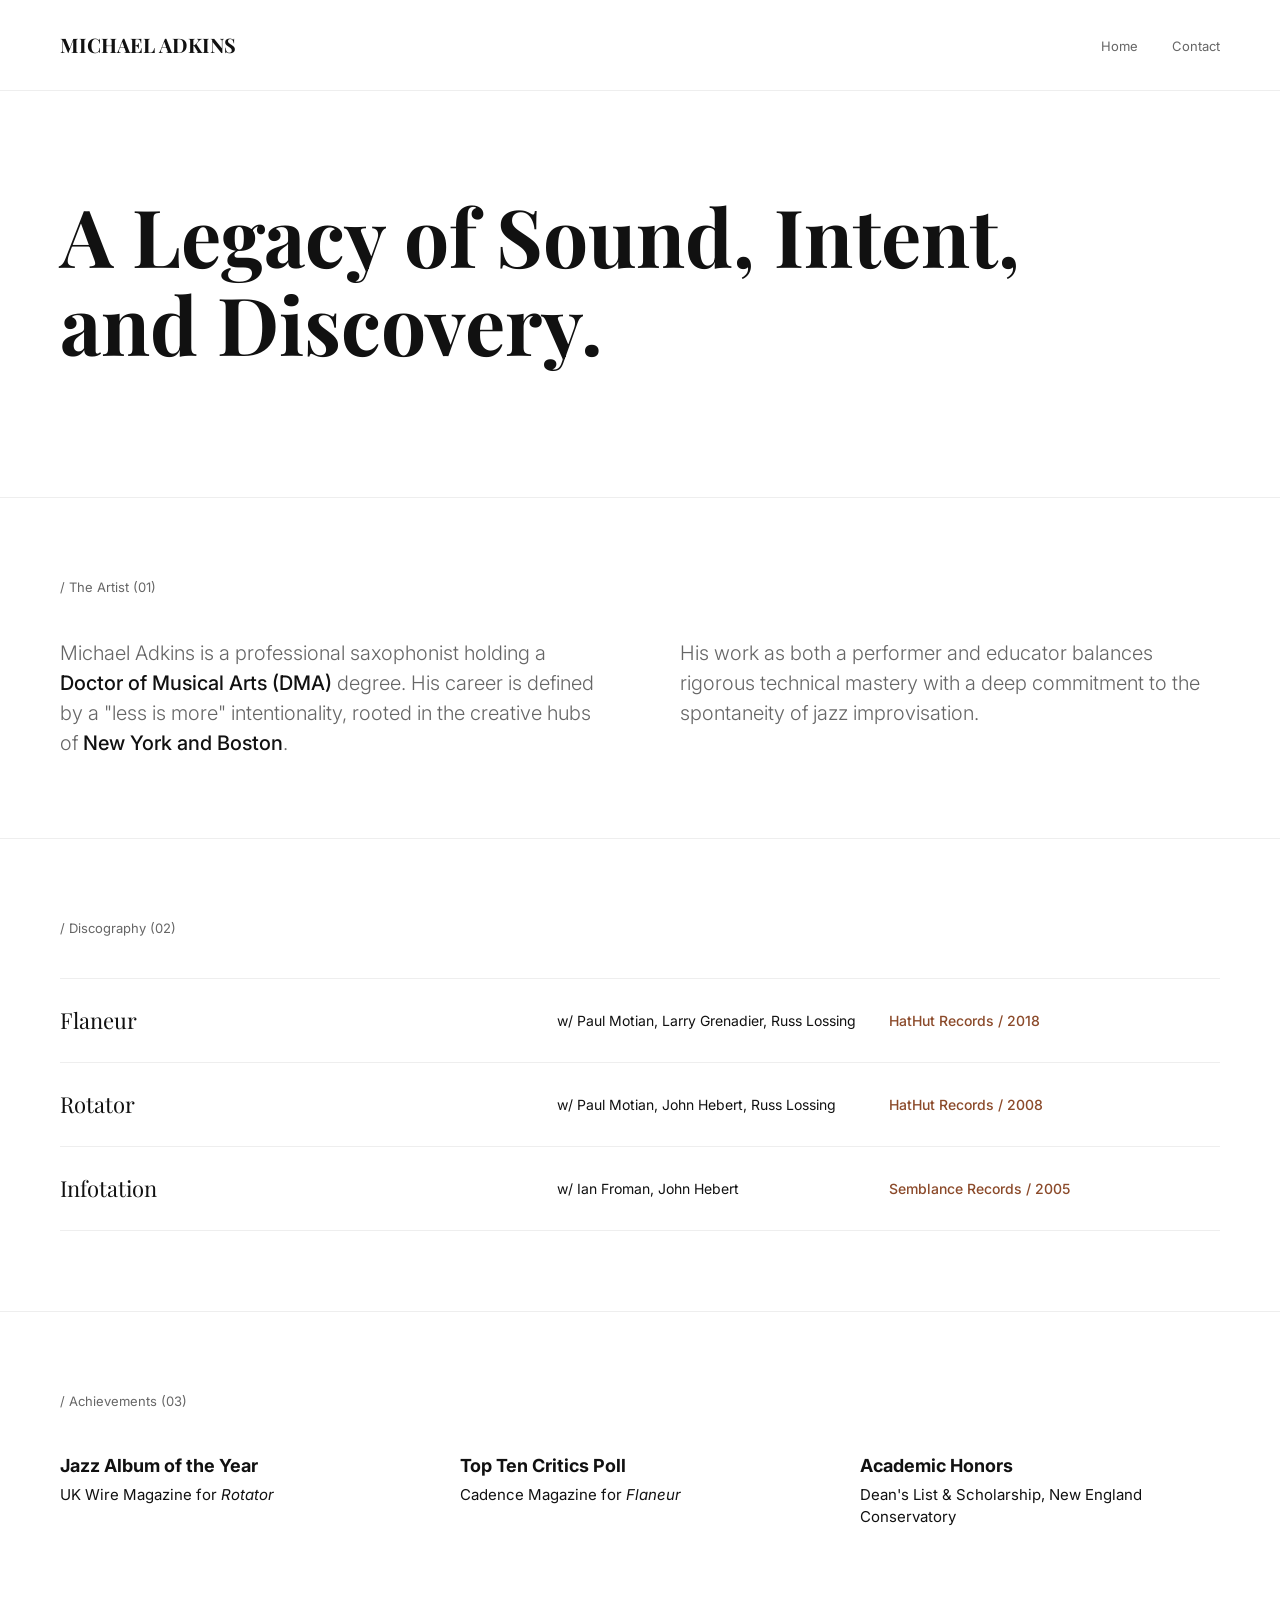
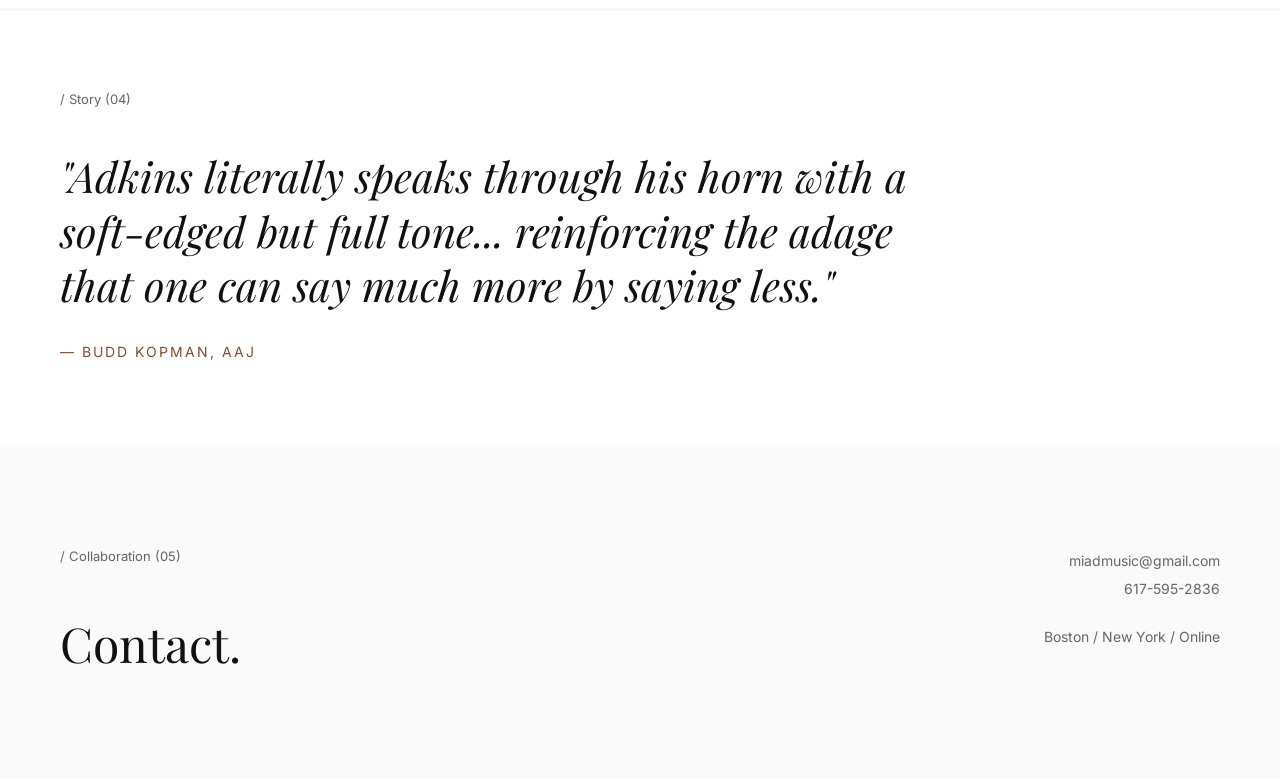
==== about.html @ dd8f3b5c "Add files via upload" ====
<!DOCTYPE html>
<html lang="en">
<head>
<meta charset="UTF-8">
<meta name="viewport" content="width=device-width, initial-scale=1.0">
<title>About | Michael Adkins</title>
<style>
  @import url('https://fonts.googleapis.com/css2?family=Inter:wght@300;400;500;700&family=Playfair+Display:ital,wght@0,700;1,400;1,700&display=swap');

  :root {
    --bg: #ffffff;
    --text-primary: #111111;
    --text-secondary: #666666;
    --accent: #8B4A2A;
    --border: #eeeeee;
  }

  * { box-sizing: border-box; margin: 0; padding: 0; }

  body {
    background-color: var(--bg);
    color: var(--text-primary);
    font-family: 'Inter', sans-serif;
    line-height: 1.5;
    -webkit-font-smoothing: antialiased;
  }

  /* NAVIGATION */
  nav {
    padding: 30px 60px;
    display: flex;
    justify-content: space-between;
    align-items: center;
    border-bottom: 1px solid var(--border);
  }

  .nav-logo { font-family: 'Playfair Display', serif; font-weight: 700; font-size: 20px; }
  .nav-links a { color: var(--text-secondary); text-decoration: none; margin-left: 30px; font-size: 13px; }

  /* HERO */
  .about-hero {
    padding: 100px 60px;
    max-width: 1100px;
  }

  .about-hero h1 {
    font-family: 'Playfair Display', serif;
    font-size: clamp(48px, 8vw, 80px);
    line-height: 1.1;
    margin-bottom: 30px;
  }

  /* SECTION WRAPPER */
  .container { padding: 80px 60px; border-top: 1px solid var(--border); }
  .section-label { font-size: 13px; color: var(--text-secondary); margin-bottom: 40px; display: flex; gap: 10px; }

  /* APPROACH (01) */
  .grid-two-col {
    display: grid;
    grid-template-columns: 1fr 1fr;
    gap: 80px;
    align-items: start;
  }

  .bio-text { font-size: 20px; font-weight: 300; color: var(--text-secondary); }
  .bio-text b { color: var(--text-primary); font-weight: 500; }

  /* DISCOGRAPHY (02) */
  .disco-list { list-style: none; }
  .disco-item {
    display: grid;
    grid-template-columns: 1.5fr 1fr 1fr;
    padding: 25px 0;
    border-bottom: 1px solid var(--border);
    font-size: 14px;
    align-items: center;
  }
  .disco-item:first-child { border-top: 1px solid var(--border); }
  .disco-item .title { font-family: 'Playfair Display', serif; font-size: 22px; color: var(--text-primary); }
  .disco-item .label { color: var(--accent); font-weight: 500; }

  /* ACHIEVEMENTS (03) */
  .awards-grid {
    display: grid;
    grid-template-columns: repeat(auto-fit, minmax(300px, 1fr));
    gap: 40px;
  }
  .award-entry { font-size: 15px; }
  .award-entry b { display: block; font-size: 18px; margin-bottom: 5px; }

  /* STORY (04) */
  .press-feature {
    font-family: 'Playfair Display', serif;
    font-size: clamp(28px, 4vw, 42px);
    font-style: italic;
    line-height: 1.3;
    max-width: 900px;
  }

  /* FOOTER */
  .footer {
    padding: 100px 60px;
    background: #fafafa;
    display: flex;
    justify-content: space-between;
  }

  .footer-cta { font-family: 'Playfair Display', serif; font-size: 48px; text-decoration: none; color: var(--text-primary); }
  .footer-details { text-align: right; color: var(--text-secondary); font-size: 14px; line-height: 2; }

  @media (max-width: 850px) {
    nav, .container, .footer { padding: 40px 30px; }
    .grid-two-col, .disco-item { grid-template-columns: 1fr; gap: 20px; }
  }
</style>
</head>
<body>

<nav>
  <div class="nav-logo">MICHAEL ADKINS</div>
  <div class="nav-links">
    <a href="index.html">Home</a>
    <a href="contact.html">Contact</a>
  </div>
</nav>

<section class="about-hero">
  <h1>A Legacy of Sound, Intent, and Discovery.</h1>
</section>

<div class="container">
  <div class="section-label">/ The Artist (01)</div>
  <div class="grid-two-col">
    <p class="bio-text">
      Michael Adkins is a professional saxophonist holding a <b>Doctor of Musical Arts (DMA)</b> degree. His career is defined by a "less is more" intentionality, rooted in the creative hubs of <b>New York and Boston</b>.
    </p>
    <p class="bio-text">
      His work as both a performer and educator balances rigorous technical mastery with a deep commitment to the spontaneity of jazz improvisation.
    </p>
  </div>
</div>

<div class="container">
  <div class="section-label">/ Discography (02)</div>
  <div class="disco-list">
    <div class="disco-item">
      <div class="title">Flaneur</div>
      <div>w/ Paul Motian, Larry Grenadier, Russ Lossing</div>
      <div class="label">HatHut Records / 2018</div>
    </div>
    <div class="disco-item">
      <div class="title">Rotator</div>
      <div>w/ Paul Motian, John Hebert, Russ Lossing</div>
      <div class="label">HatHut Records / 2008</div>
    </div>
    <div class="disco-item">
      <div class="title">Infotation</div>
      <div>w/ Ian Froman, John Hebert</div>
      <div class="label">Semblance Records / 2005</div>
    </div>
  </div>
</div>

<div class="container">
  <div class="section-label">/ Achievements (03)</div>
  <div class="awards-grid">
    <div class="award-entry">
      <b>Jazz Album of the Year</b>
      UK Wire Magazine for <i>Rotator</i>
    </div>
    <div class="award-entry">
      <b>Top Ten Critics Poll</b>
      Cadence Magazine for <i>Flaneur</i>
    </div>
    <div class="award-entry">
      <b>Academic Honors</b>
      Dean's List & Scholarship, New England Conservatory
    </div>
  </div>
</div>

<div class="container">
  <div class="section-label">/ Story (04)</div>
  <div class="press-feature">
    "Adkins literally speaks through his horn with a soft-edged but full tone... reinforcing the adage that one can say much more by saying less."
    <br>
    <span style="font-size: 14px; font-family: 'Inter'; font-style: normal; color: var(--accent); letter-spacing: 2px; text-transform: uppercase;">— BUDD KOPMAN, AAJ</span>
  </div>
</div>

<footer class="footer">
  <div>
    <div class="section-label">/ Collaboration (05)</div>
    <a href="mailto:miadmusic@gmail.com" class="footer-cta">Contact.</a>
  </div>
  <div class="footer-details">
    <p>miadmusic@gmail.com</p>
    <p>617-595-2836</p>
    <p style="margin-top:20px;">Boston / New York / Online</p>
  </div>
</footer>

</body>
</html>
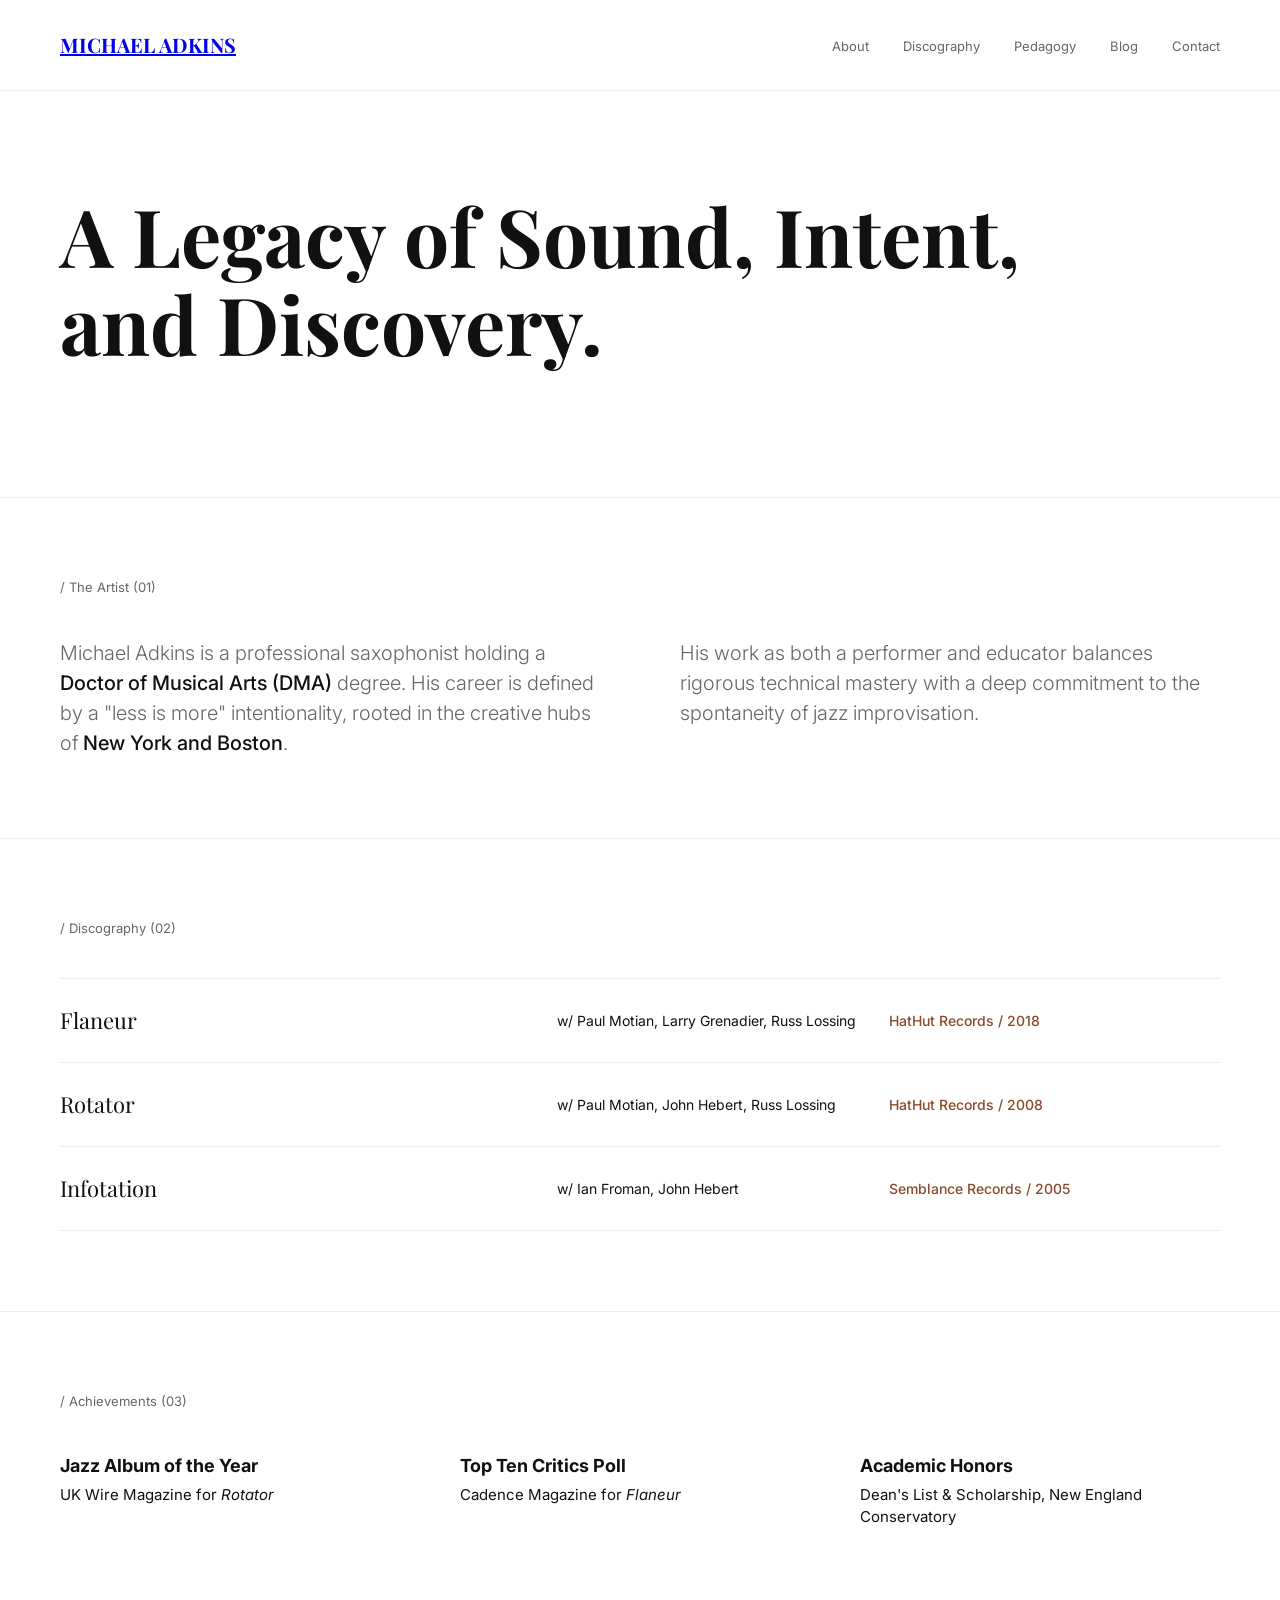
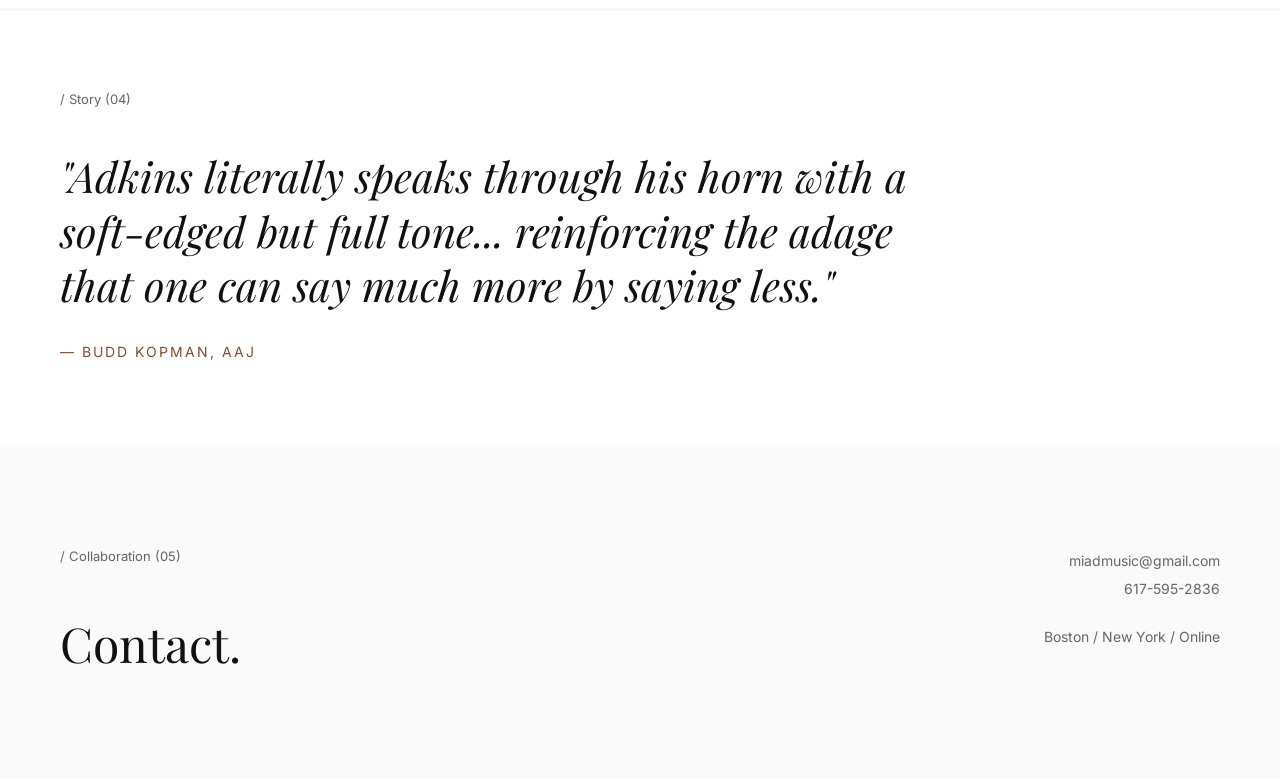
==== commit f13fdf19: "Update about.html" ====
--- a/about.html
+++ b/about.html
@@ -117,9 +117,12 @@
 <body>
 
 <nav>
-  <div class="nav-logo">MICHAEL ADKINS</div>
+  <a href="index.html" class="nav-logo">MICHAEL ADKINS</a>
   <div class="nav-links">
-    <a href="index.html">Home</a>
+    <a href="about.html">About</a>
+    <a href="discography.html">Discography</a>
+    <a href="pedagogy.html">Pedagogy</a>
+    <a href="blog.html">Blog</a>
     <a href="contact.html">Contact</a>
   </div>
 </nav>
@@ -201,4 +204,4 @@
 </footer>
 
 </body>
-</html>+</html>
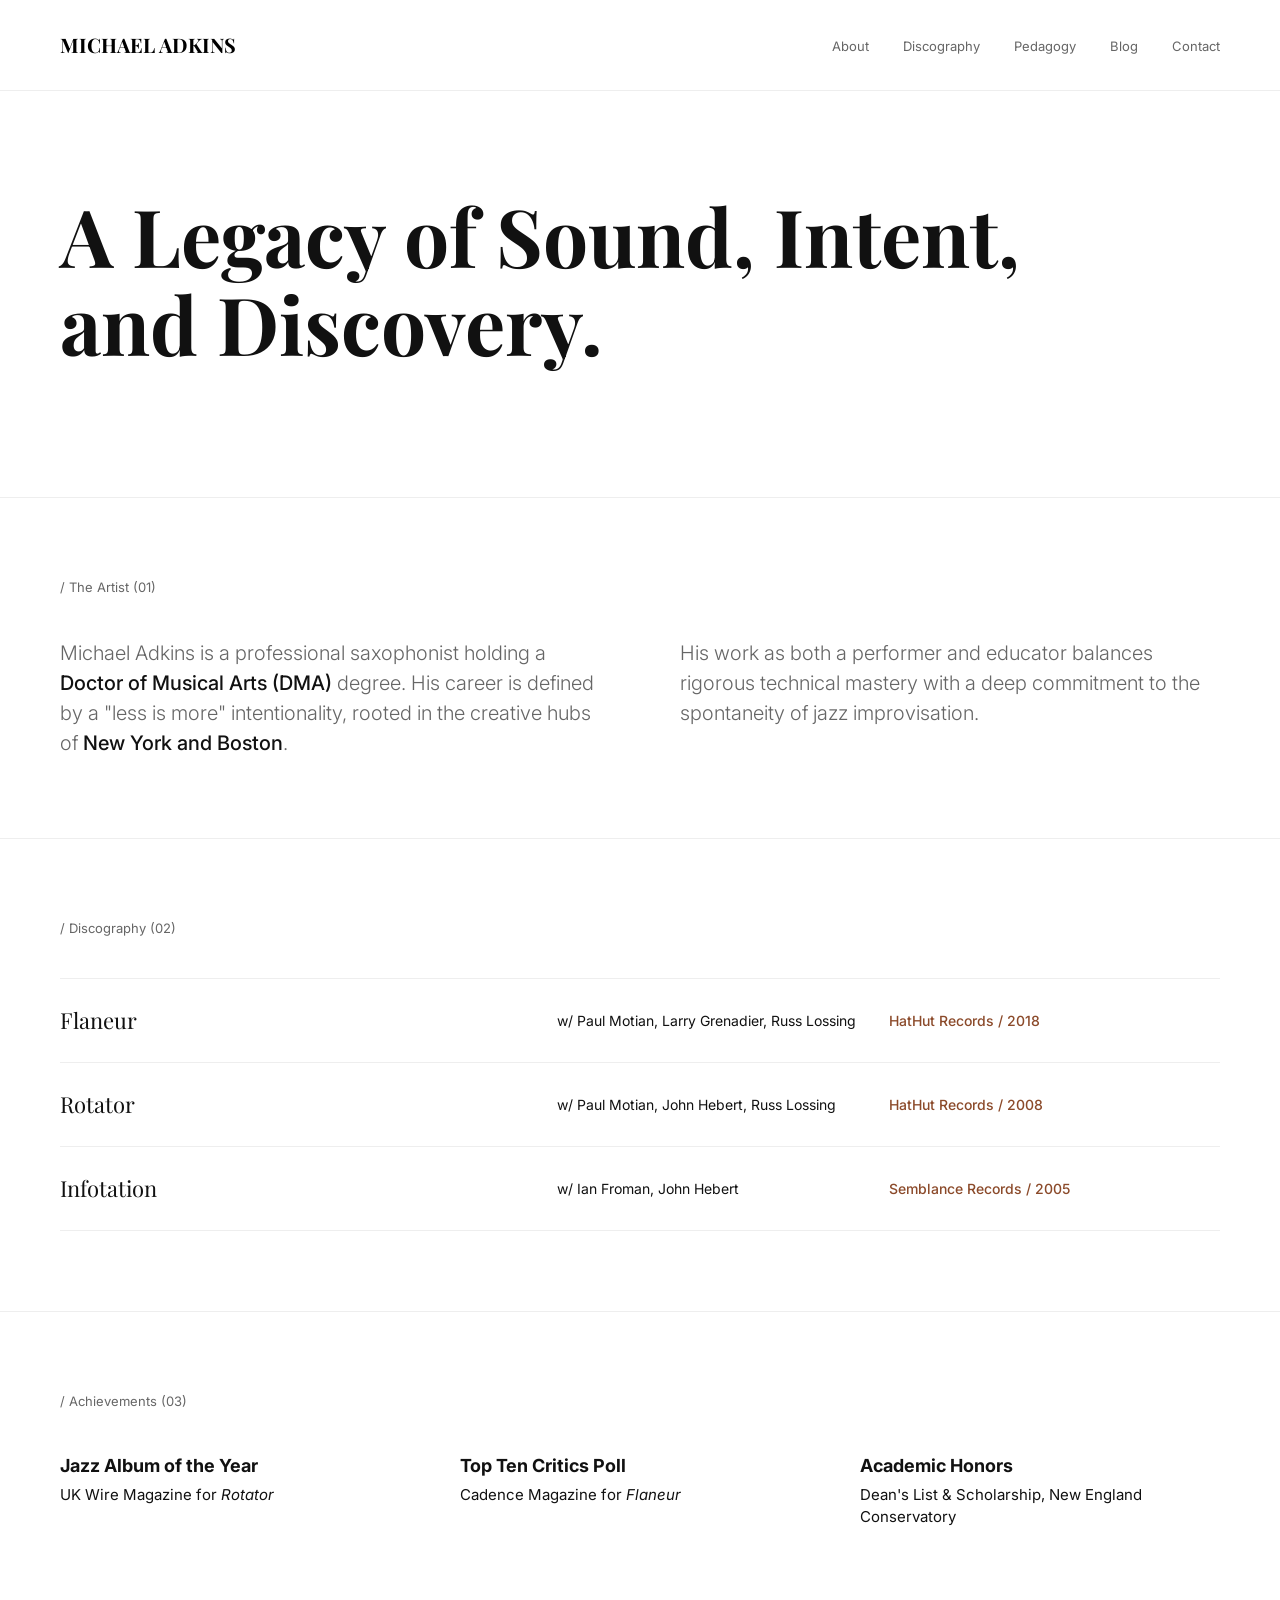
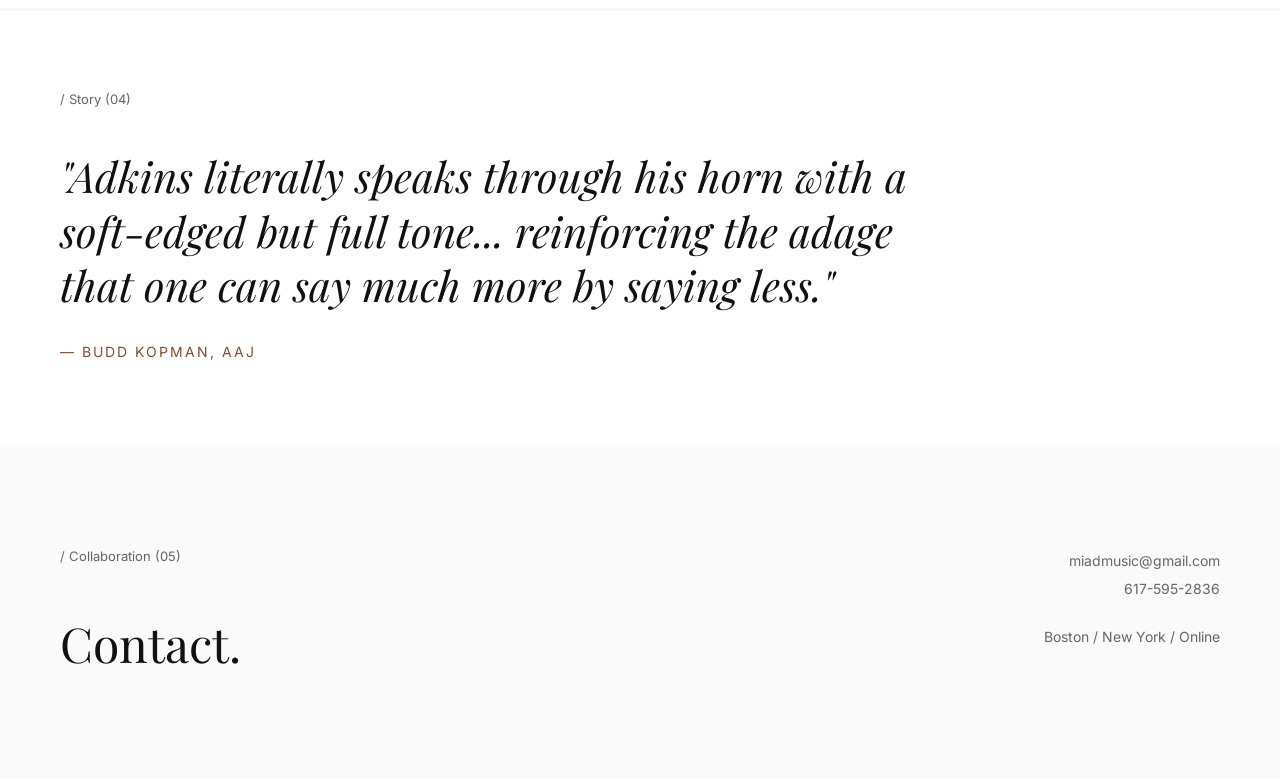
==== commit 0c898cf8: "Update about.html" ====
--- a/about.html
+++ b/about.html
@@ -36,7 +36,19 @@
 
   .nav-logo { font-family: 'Playfair Display', serif; font-weight: 700; font-size: 20px; }
   .nav-links a { color: var(--text-secondary); text-decoration: none; margin-left: 30px; font-size: 13px; }
-
+.nav-logo { 
+  font-family: 'Playfair Display', serif; 
+  font-weight: 700; 
+  font-size: 20px; 
+  text-decoration: none !important; /* This removes the underline */
+  color: black;
+}
+
+/* This ensures it stays clean even after being clicked */
+.nav-logo:visited, .nav-logo:hover, .nav-logo:active {
+  text-decoration: none !important;
+  color: black;
+}
   /* HERO */
   .about-hero {
     padding: 100px 60px;
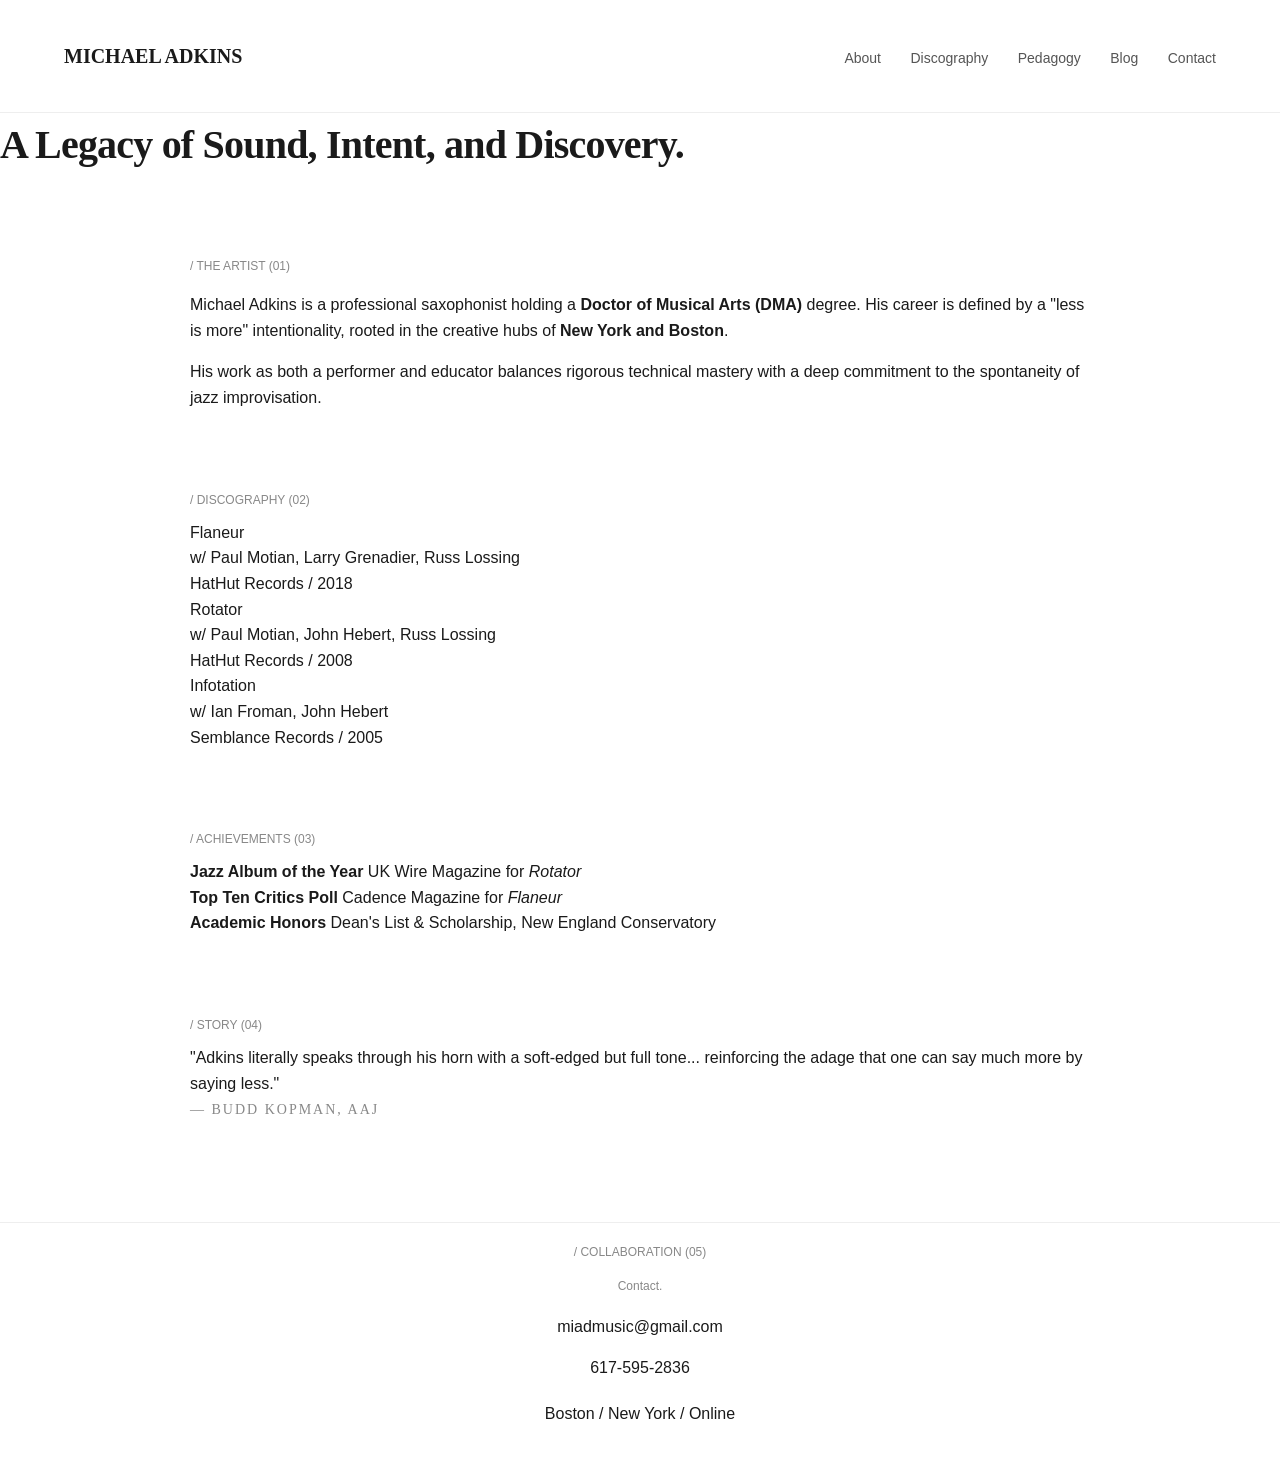
==== commit bab63113: "Update about.html" ====
--- a/about.html
+++ b/about.html
@@ -4,127 +4,7 @@
 <meta charset="UTF-8">
 <meta name="viewport" content="width=device-width, initial-scale=1.0">
 <title>About | Michael Adkins</title>
-<style>
-  @import url('https://fonts.googleapis.com/css2?family=Inter:wght@300;400;500;700&family=Playfair+Display:ital,wght@0,700;1,400;1,700&display=swap');
-
-  :root {
-    --bg: #ffffff;
-    --text-primary: #111111;
-    --text-secondary: #666666;
-    --accent: #8B4A2A;
-    --border: #eeeeee;
-  }
-
-  * { box-sizing: border-box; margin: 0; padding: 0; }
-
-  body {
-    background-color: var(--bg);
-    color: var(--text-primary);
-    font-family: 'Inter', sans-serif;
-    line-height: 1.5;
-    -webkit-font-smoothing: antialiased;
-  }
-
-  /* NAVIGATION */
-  nav {
-    padding: 30px 60px;
-    display: flex;
-    justify-content: space-between;
-    align-items: center;
-    border-bottom: 1px solid var(--border);
-  }
-
-  .nav-logo { font-family: 'Playfair Display', serif; font-weight: 700; font-size: 20px; }
-  .nav-links a { color: var(--text-secondary); text-decoration: none; margin-left: 30px; font-size: 13px; }
-.nav-logo { 
-  font-family: 'Playfair Display', serif; 
-  font-weight: 700; 
-  font-size: 20px; 
-  text-decoration: none !important; /* This removes the underline */
-  color: black;
-}
-
-/* This ensures it stays clean even after being clicked */
-.nav-logo:visited, .nav-logo:hover, .nav-logo:active {
-  text-decoration: none !important;
-  color: black;
-}
-  /* HERO */
-  .about-hero {
-    padding: 100px 60px;
-    max-width: 1100px;
-  }
-
-  .about-hero h1 {
-    font-family: 'Playfair Display', serif;
-    font-size: clamp(48px, 8vw, 80px);
-    line-height: 1.1;
-    margin-bottom: 30px;
-  }
-
-  /* SECTION WRAPPER */
-  .container { padding: 80px 60px; border-top: 1px solid var(--border); }
-  .section-label { font-size: 13px; color: var(--text-secondary); margin-bottom: 40px; display: flex; gap: 10px; }
-
-  /* APPROACH (01) */
-  .grid-two-col {
-    display: grid;
-    grid-template-columns: 1fr 1fr;
-    gap: 80px;
-    align-items: start;
-  }
-
-  .bio-text { font-size: 20px; font-weight: 300; color: var(--text-secondary); }
-  .bio-text b { color: var(--text-primary); font-weight: 500; }
-
-  /* DISCOGRAPHY (02) */
-  .disco-list { list-style: none; }
-  .disco-item {
-    display: grid;
-    grid-template-columns: 1.5fr 1fr 1fr;
-    padding: 25px 0;
-    border-bottom: 1px solid var(--border);
-    font-size: 14px;
-    align-items: center;
-  }
-  .disco-item:first-child { border-top: 1px solid var(--border); }
-  .disco-item .title { font-family: 'Playfair Display', serif; font-size: 22px; color: var(--text-primary); }
-  .disco-item .label { color: var(--accent); font-weight: 500; }
-
-  /* ACHIEVEMENTS (03) */
-  .awards-grid {
-    display: grid;
-    grid-template-columns: repeat(auto-fit, minmax(300px, 1fr));
-    gap: 40px;
-  }
-  .award-entry { font-size: 15px; }
-  .award-entry b { display: block; font-size: 18px; margin-bottom: 5px; }
-
-  /* STORY (04) */
-  .press-feature {
-    font-family: 'Playfair Display', serif;
-    font-size: clamp(28px, 4vw, 42px);
-    font-style: italic;
-    line-height: 1.3;
-    max-width: 900px;
-  }
-
-  /* FOOTER */
-  .footer {
-    padding: 100px 60px;
-    background: #fafafa;
-    display: flex;
-    justify-content: space-between;
-  }
-
-  .footer-cta { font-family: 'Playfair Display', serif; font-size: 48px; text-decoration: none; color: var(--text-primary); }
-  .footer-details { text-align: right; color: var(--text-secondary); font-size: 14px; line-height: 2; }
-
-  @media (max-width: 850px) {
-    nav, .container, .footer { padding: 40px 30px; }
-    .grid-two-col, .disco-item { grid-template-columns: 1fr; gap: 20px; }
-  }
-</style>
+<link rel="stylesheet" href="style.css">
 </head>
 <body>
 
--- a/style.css
+++ b/style.css
@@ -0,0 +1,97 @@
+/* --- Master CSS for Michael Adkins Music Portfolio --- */
+
+:root {
+  --bg: #ffffff;
+  --text: #1a1a1a;
+  --text-secondary: #555555;
+  --accent: #888888;
+  --border: #eeeeee;
+}
+
+body {
+  font-family: 'Inter', -apple-system, sans-serif;
+  color: var(--text);
+  line-height: 1.6;
+  margin: 0;
+  padding: 0;
+  background-color: var(--bg);
+}
+
+/* Typography */
+h1, h2, h3, .nav-logo {
+  font-family: 'Playfair Display', serif;
+  font-weight: 700;
+  margin-top: 0;
+}
+
+h1 { font-size: 2.5rem; letter-spacing: -0.02em; }
+h2 { font-size: 1.5rem; color: var(--accent); text-transform: uppercase; letter-spacing: 0.1em; }
+
+/* Navigation - Clean & Intentional */
+nav {
+  display: flex;
+  justify-content: space-between;
+  align-items: baseline;
+  padding: 40px 5%;
+  border-bottom: 1px solid var(--border);
+}
+
+.nav-logo {
+  font-size: 20px;
+  text-decoration: none !important;
+  color: var(--text);
+}
+
+.nav-logo:visited, .nav-logo:hover, .nav-logo:active {
+  text-decoration: none !important;
+  color: var(--text);
+}
+
+.nav-links a {
+  margin-left: 25px;
+  text-decoration: none;
+  color: var(--text-secondary);
+  font-size: 14px;
+  transition: color 0.3s;
+}
+
+.nav-links a:hover {
+  color: var(--text);
+}
+
+/* Layout Containers */
+.container {
+  max-width: 900px;
+  margin: 80px auto;
+  padding: 0 5%;
+}
+
+.section-label {
+  display: block;
+  font-size: 12px;
+  text-transform: uppercase;
+  color: var(--accent);
+  margin-bottom: 10px;
+}
+
+/* Image Styling */
+.hero-image {
+  width: 100%;
+  height: auto;
+  filter: grayscale(100%); /* ECM Aesthetic */
+  margin-bottom: 40px;
+}
+
+/* Footer Industry Link */
+footer {
+  margin: 100px 0 40px 0;
+  border-top: 1px solid var(--border);
+  padding-top: 20px;
+  text-align: center;
+}
+
+footer a {
+  font-size: 12px;
+  color: var(--accent);
+  text-decoration: none;
+}
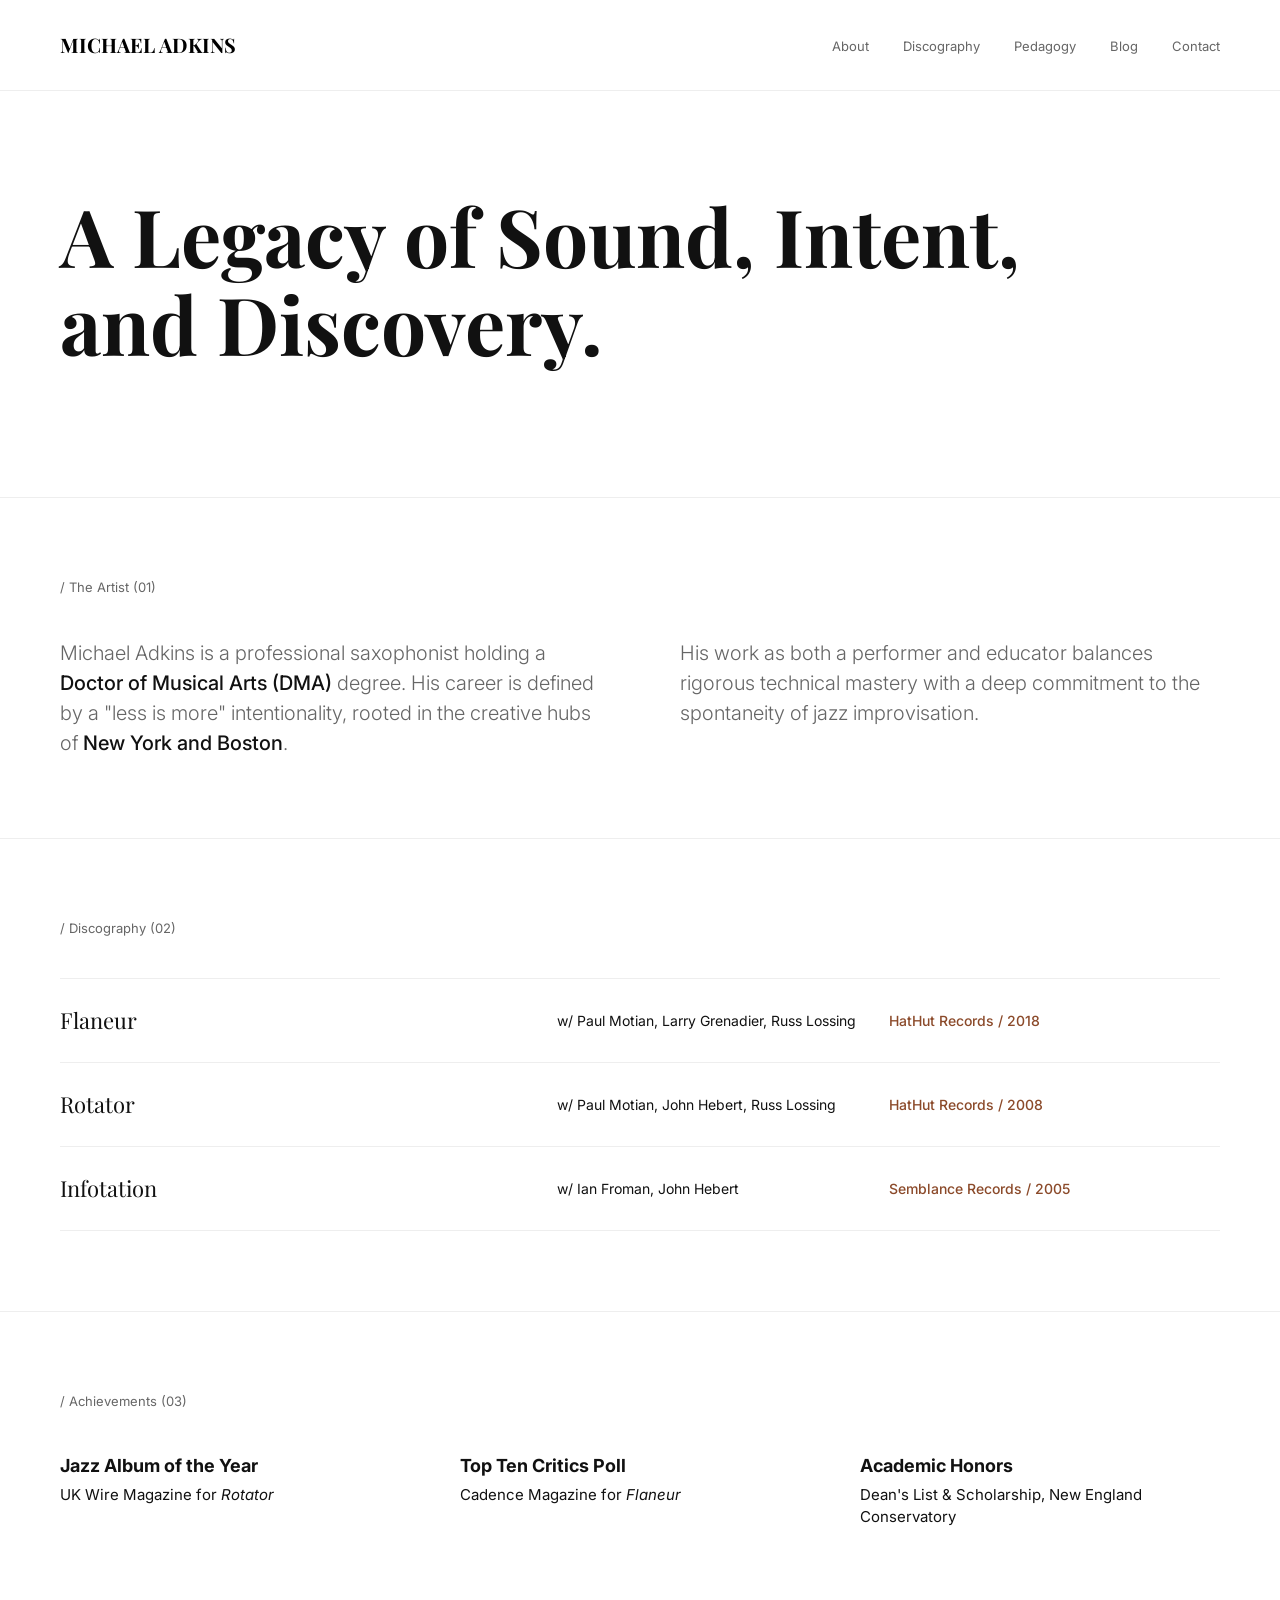
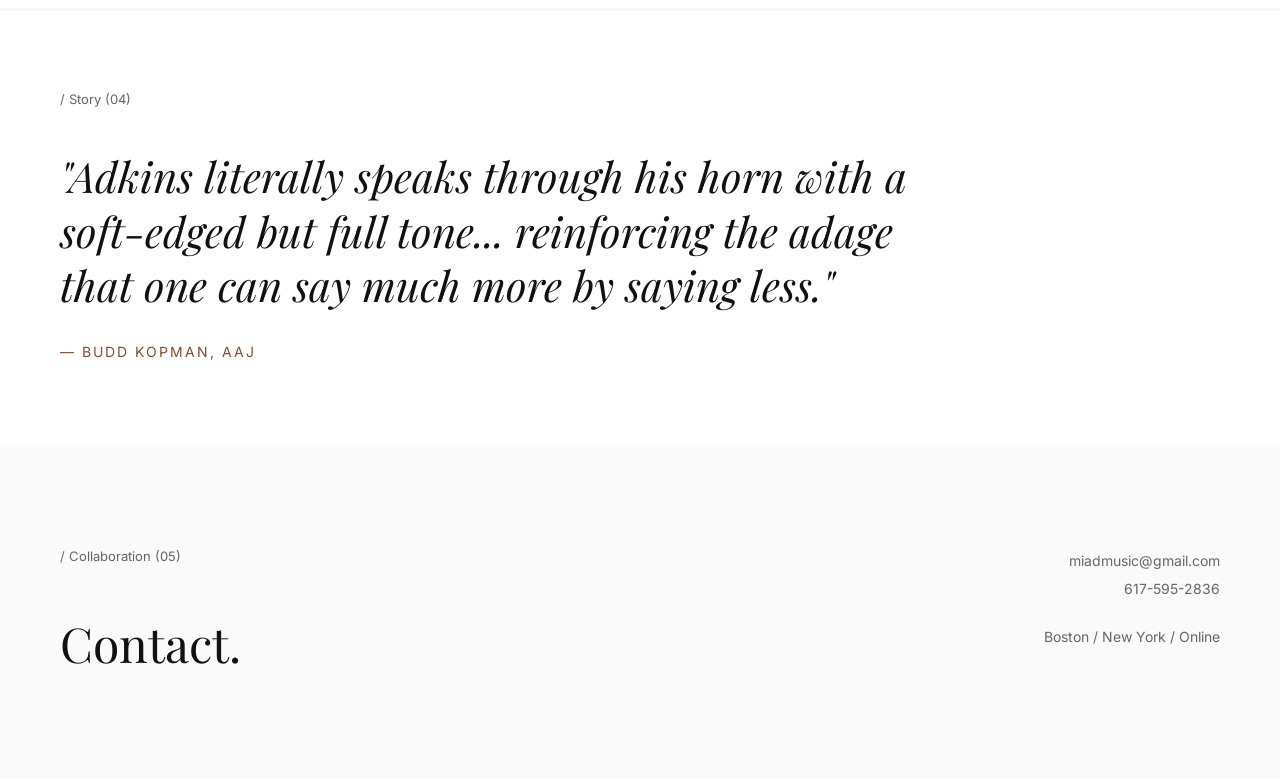
==== commit 113248ab: "Update about.html" ====
--- a/about.html
+++ b/about.html
@@ -4,7 +4,128 @@
 <meta charset="UTF-8">
 <meta name="viewport" content="width=device-width, initial-scale=1.0">
 <title>About | Michael Adkins</title>
-<link rel="stylesheet" href="style.css">
+<style>
+  @import url('https://fonts.googleapis.com/css2?family=Inter:wght@300;400;500;700&family=Playfair+Display:ital,wght@0,700;1,400;1,700&display=swap');
+
+  :root {
+    --bg: #ffffff;
+    --text-primary: #111111;
+    --text-secondary: #666666;
+    --accent: #8B4A2A;
+    --border: #eeeeee;
+  }
+
+  * { box-sizing: border-box; margin: 0; padding: 0; }
+
+  body {
+    background-color: var(--bg);
+    color: var(--text-primary);
+    font-family: 'Inter', sans-serif;
+    line-height: 1.5;
+    -webkit-font-smoothing: antialiased;
+  }
+
+  /* NAVIGATION */
+  nav {
+    padding: 30px 60px;
+    display: flex;
+    justify-content: space-between;
+    align-items: center;
+    border-bottom: 1px solid var(--border);
+  }
+
+  .nav-logo { font-family: 'Playfair Display', serif; font-weight: 700; font-size: 20px; }
+  .nav-links a { color: var(--text-secondary); text-decoration: none; margin-left: 30px; font-size: 13px; }
+.nav-logo { 
+  font-family: 'Playfair Display', serif; 
+  font-weight: 700; 
+  font-size: 20px; 
+  text-decoration: none !important; /* This removes the underline */
+  color: black;
+}
+
+/* This ensures it stays clean even after being clicked */
+.nav-logo:visited, .nav-logo:hover, .nav-logo:active {
+  text-decoration: none !important;
+  color: black;
+}
+  /* HERO */
+  .about-hero {
+    padding: 100px 60px;
+    max-width: 1100px;
+  }
+
+  .about-hero h1 {
+    font-family: 'Playfair Display', serif;
+    font-size: clamp(48px, 8vw, 80px);
+    line-height: 1.1;
+    margin-bottom: 30px;
+  }
+
+  /* SECTION WRAPPER */
+  .container { padding: 80px 60px; border-top: 1px solid var(--border); }
+  .section-label { font-size: 13px; color: var(--text-secondary); margin-bottom: 40px; display: flex; gap: 10px; }
+
+  /* APPROACH (01) */
+  .grid-two-col {
+    display: grid;
+    grid-template-columns: 1fr 1fr;
+    gap: 80px;
+    align-items: start;
+  }
+
+  .bio-text { font-size: 20px; font-weight: 300; color: var(--text-secondary); }
+  .bio-text b { color: var(--text-primary); font-weight: 500; }
+
+  /* DISCOGRAPHY (02) */
+  .disco-list { list-style: none; }
+  .disco-item {
+    display: grid;
+    grid-template-columns: 1.5fr 1fr 1fr;
+    padding: 25px 0;
+    border-bottom: 1px solid var(--border);
+    font-size: 14px;
+    align-items: center;
+  }
+  .disco-item:first-child { border-top: 1px solid var(--border); }
+  .disco-item .title { font-family: 'Playfair Display', serif; font-size: 22px; color: var(--text-primary); }
+  .disco-item .label { color: var(--accent); font-weight: 500; }
+
+  /* ACHIEVEMENTS (03) */
+  .awards-grid {
+    display: grid;
+    grid-template-columns: repeat(auto-fit, minmax(300px, 1fr));
+    gap: 40px;
+  }
+  .award-entry { font-size: 15px; }
+  .award-entry b { display: block; font-size: 18px; margin-bottom: 5px; }
+
+  /* STORY (04) */
+  .press-feature {
+    font-family: 'Playfair Display', serif;
+    font-size: clamp(28px, 4vw, 42px);
+    font-style: italic;
+    line-height: 1.3;
+    max-width: 900px;
+  }
+
+  /* FOOTER */
+  .footer {
+    padding: 100px 60px;
+    background: #fafafa;
+    display: flex;
+    justify-content: space-between;
+  }
+
+  .footer-cta { font-family: 'Playfair Display', serif; font-size: 48px; text-decoration: none; color: var(--text-primary); }
+  .footer-details { text-align: right; color: var(--text-secondary); font-size: 14px; line-height: 2; }
+
+  @media (max-width: 850px) {
+    nav, .container, .footer { padding: 40px 30px; }
+    .grid-two-col, .disco-item { grid-template-columns: 1fr; gap: 20px; }
+  }
+</style>
+
 </head>
 <body>
 
